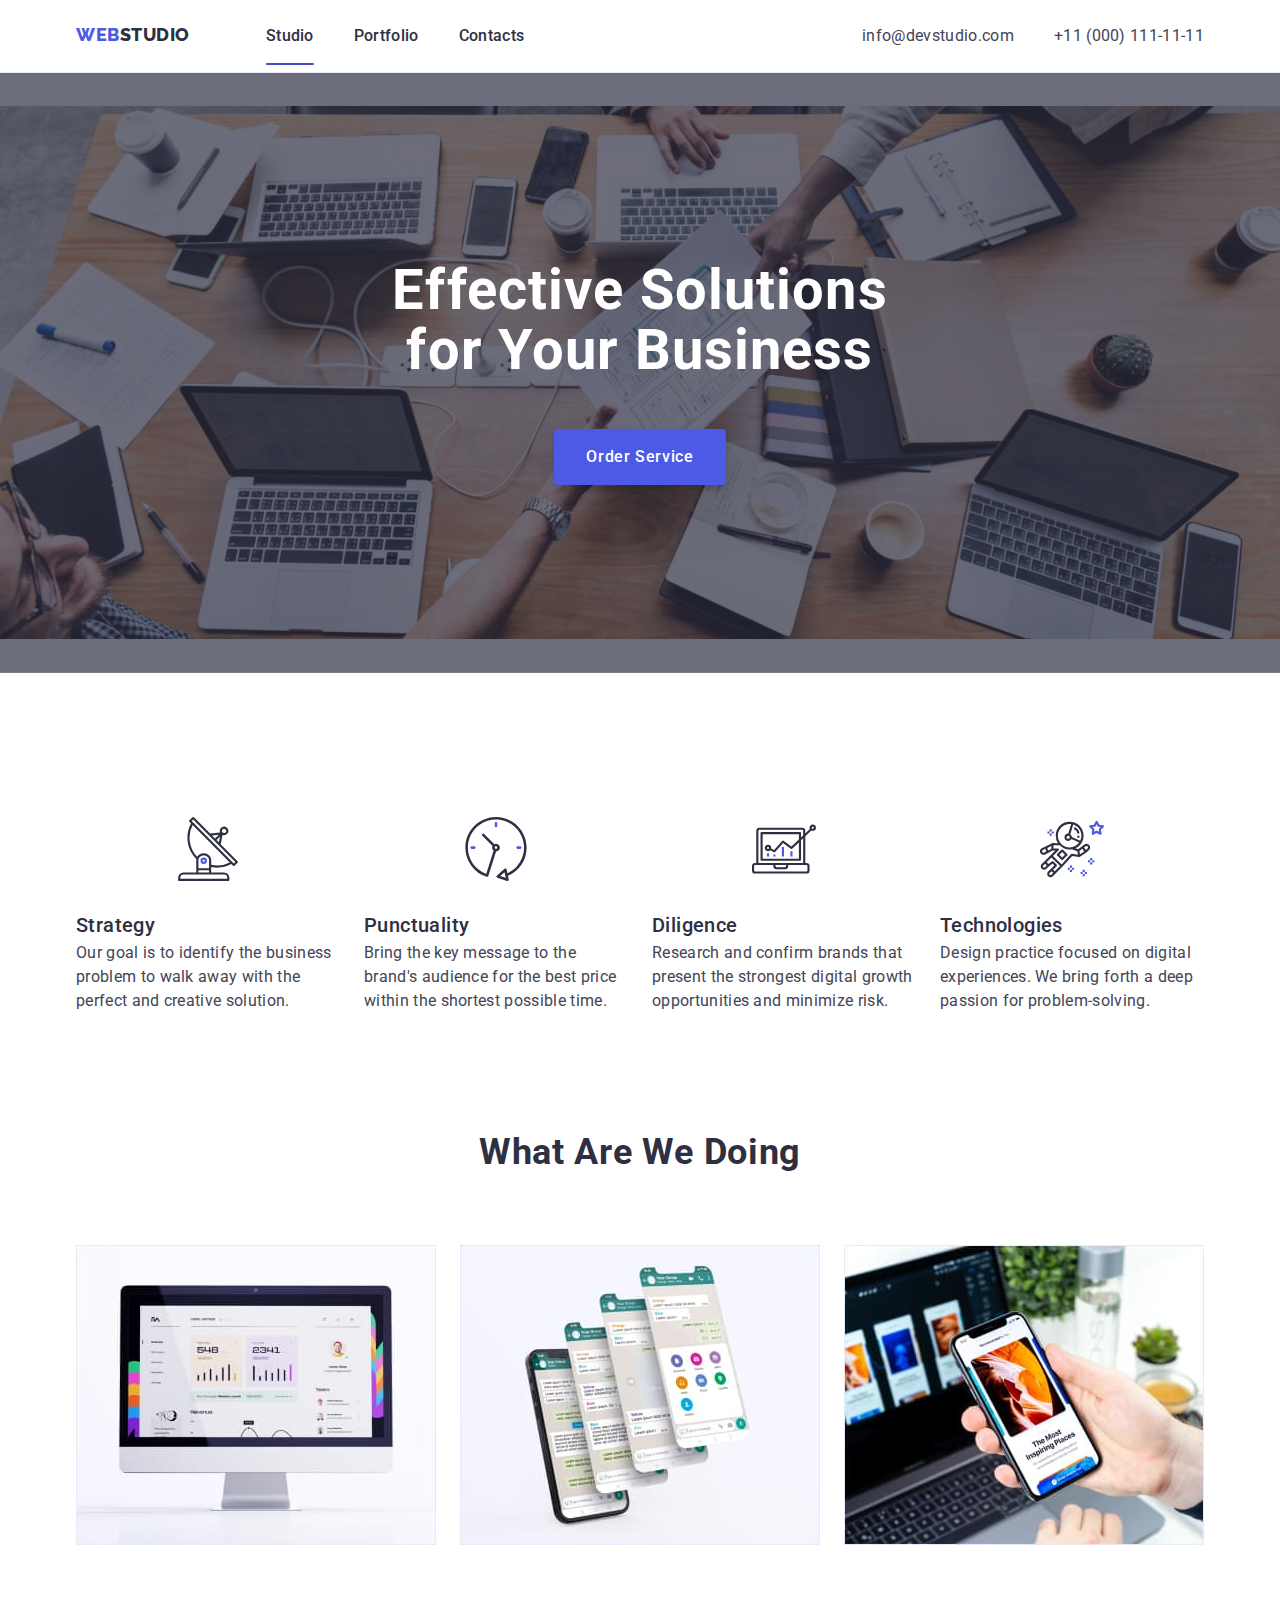
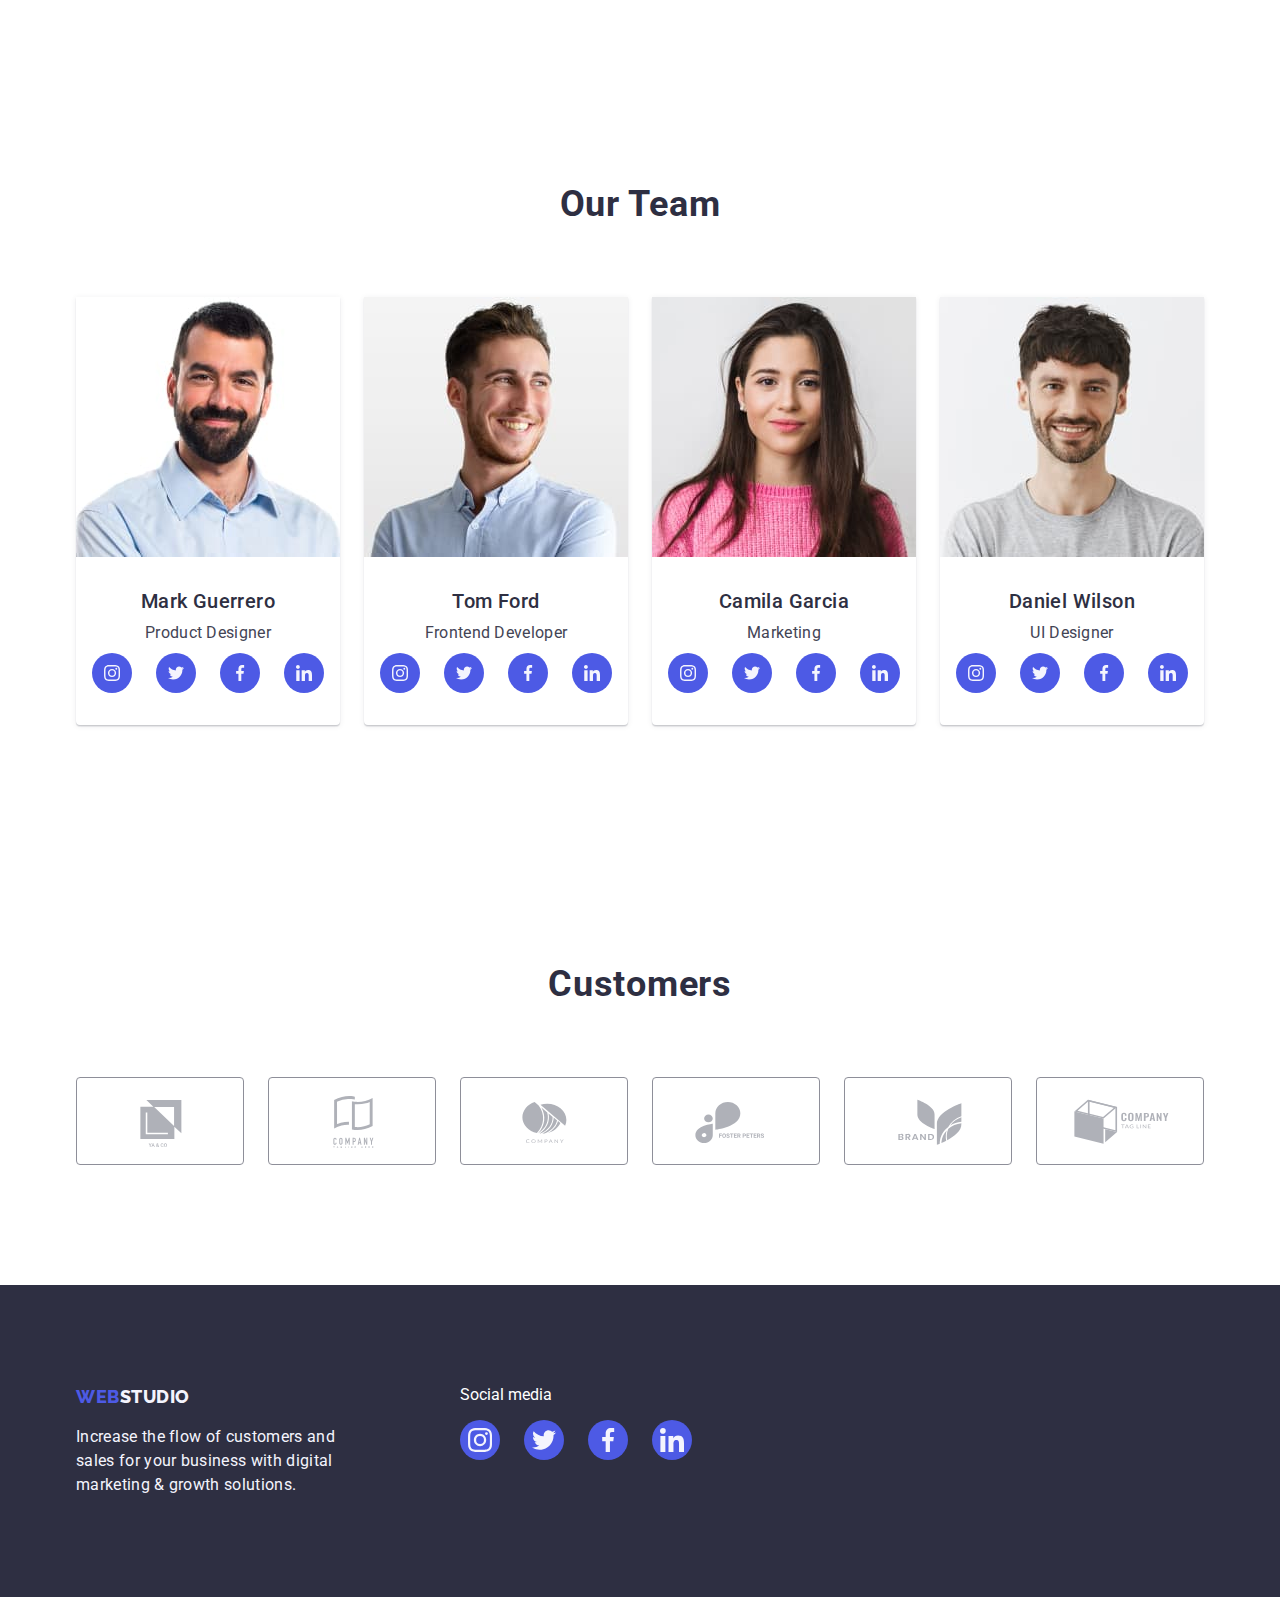
==== index.html @ d894f22d "2 tasks finished" ====
<!DOCTYPE html>
<html lang="en">
<head>
    <meta charset="UTF-8">
    <meta http-equiv="X-UA-Compatible" content="IE=edge">
    <meta name="viewport" content="width=device-width, initial-scale=1.0">
    <title>Portfolio</title>
    <link rel="preconnect" href="https://fonts.googleapis.com">
    <link rel="preconnect" href="https://fonts.gstatic.com" crossorigin>
    <link href="https://fonts.googleapis.com/css2?family=Raleway:wght@700;800;900&family=Roboto:wght@100;300;400;500;700;900&display=swap" rel="stylesheet">
    <link rel="stylesheet" href="https://cdnjs.cloudflare.com/ajax/libs/modern-normalize/1.1.0/modern-normalize.min.css">
    <link rel="stylesheet" href="./css/styles.css"> 
</head>
<body>
  <header class="header">
    <div class="container header-container">
      <nav class="nav-list list">
        <a href="./index.html" class="header-logo link">Web<span class="header-logo-studio link">Studio</span></a> 
        <ul class="header-list list">
          <li class="header-list-item link"><a class="header-link current link " href="./index.html">Studio</a></li>
          <li class="header-list-item link"><a class="header-link link" href="./portfolio.html">Portfolio</a></li>
          <li class="header-list-item link"><a class=" header-link link" href="">Contacts</a></li>
        </ul>
      </nav>
      <address class="address-main list">
        <ul class="address-list list">
          <li class="address-item"><a class="adress-item-link link" href="mailto:info@devstudio.com" >info@devstudio.com</a></li>
          <li class="address-item"><a class="adress-item-link link" href="tel:+110001111111">+11 (000) 111-11-11</a></li>
        </ul>
      </address>
    </div>
  </header>
      <main>


         <section class="solutions">
          <div class="container container-solutions">
            <h1 class="solutions-title">Effective Solutions<br> for Your Business</h1>
            <button class="solutions-button" type="button">Order Service</button>
          </div>
        </section> 

        <section class="solutions-row">
          <div class="container container-solutions-row">
            <h2 class="visually-hidden">About us</h2>
            <ul class="solutions-row-list list">
              <li class="solutions-row-item">
                <div class="solutions-row-icon-item">
                    <svg width= "64" height="64" class="solutions-row-icon">
                    <use href="./images/symbol-defs.svg#icon-antenna"></use>
                    </svg>
                </div>
                <h3 class="solutions-row-name">Strategy</h3>
                <p class="solutions-row-descr">Our goal is to identify the business problem to walk away with the perfect and creative solution.</p>
              </li>
    
              <li class="solutions-row-item">
                <div class="solutions-row-icon-item">
                    <svg width= "64" height="64" class="solutions-row-icon">
                    <use href="./images/symbol-defs.svg#icon-clock"></use>
                    </svg>
                  </a>
                </div>
                <h3 class="solutions-row-name">Punctuality</h3>
                <p class="solutions-row-descr">Bring the key message to the brand's audience for the best price within the shortest possible time.</p>
              </li>
          
             <li class="solutions-row-item">
              <div class="solutions-row-icon-item">
                  <svg width= "64" height="64" class="solutions-row-icon">
                  <use href="./images/symbol-defs.svg#icon-diagram"></use>
                  </svg>
                </a>
              </div>
                <h3 class="solutions-row-name">Diligence</h3>
                <p class="solutions-row-descr">Research and confirm brands that present the strongest digital growth opportunities and minimize risk.</p>
              </li>
    
              <li class="solutions-row-item">
                <div class="solutions-row-icon-item">
                    <svg width= "64" height="64" class="solutions-row-icon">
                    <use href="./images/symbol-defs.svg#icon-astronaut"></use>
                    </svg>
                  </a>
                </div>
                <h3 class="solutions-row-name">Technologies</h3>
                <p class="solutions-row-descr">Design practice focused on digital experiences. We bring forth a deep passion for problem-solving.</p>
              </li>
            </ul>
         </div>
        </section>

        <section class="doing">
         <div class="container container-doing">
          <h2 class="doing-title">What are we doing</h2>
          <ul class="doing-list list">
            <li class="doing-list-item"><img src="./images/device1.jpg" alt="monitor with analytics" width = "360"></li>
         
            <li class="doing-list-item"><img src="./images/device2.jpg" alt="phone with chats" width = "360"></li>
        
            <li class="doing-list-item"><img src="./images/device3.jpg" alt="phone with a site" width = "360"></li>
        </ul>
         </div>
        </section>

        <section class="team">
          <div class="container container-team">
          <h2 class="team-title">Our Team</h2>
          <ul class="team-list list">
            
            <li class="team-item">
              <img src="./images/img1.jpg" alt="Product Designer Guerrero" width = "264"> 
              <h3 class="team-name">Mark Guerrero</h3>
              <p class="team-descr">Product Designer</p>
              <ul class="team-soc-list list">

                <li class="team-soc-item">
                  <a href="" class="team-soc-link link">
                    <svg width="16" height="16" class="team-soc-icon">   
                      <use href="./images/symbol-defs.svg#icon-instagram-1"></use>  
                    </svg>
                  </a>
                </li>

                <li class="team-soc-item">
                  <a href="" class="team-soc-link link">
                    <svg width="16" height="16" class="team-soc-icon">
                    <use href="./images/symbol-defs.svg#icon-twitter-1"></use>
                    </svg>
                  </a>
                </li>

                <li class="team-soc-item">
                  <a href="" class="team-soc-link link">
                    <svg width="16" height="16" class="team-soc-icon">
                    <use href="./images/symbol-defs.svg#icon-facebook-1"></use>
                    </svg>
                  </a>
                </li>

                <li class="team-soc-item">
                  <a href="" class="team-soc-link link">
                    <svg width="16" height="16" class="team-soc-icon">
                    <use href="./images/symbol-defs.svg#icon-linkedin-1"></use>
                    </svg>
                  </a>
                </li>

              </ul>
            </li>
            
            <li class="team-item">
              <img src="./images/img2.jpg" alt="Frontend Developer Ford" width = "264">   
              <h3 class="team-name">Tom Ford</h3>
              <p class="team-descr">Frontend Developer</p>
              <ul class="team-soc-list list">

                <li class="team-soc-item">
                  <a href="" class="team-soc-link link">
                    <svg width="16" height="16" class="team-soc-icon">   
                      <use href="./images/symbol-defs.svg#icon-instagram-1"></use>  
                    </svg>
                  </a>
                </li>

                <li class="team-soc-item">
                  <a href="" class="team-soc-link link">
                    <svg width="16" height="16" class="team-soc-icon">
                    <use href="./images/symbol-defs.svg#icon-twitter-1"></use>
                    </svg>
                  </a>
                </li>

                <li class="team-soc-item">
                  <a href="" class="team-soc-link link">
                    <svg width="16" height="16" class="team-soc-icon">
                    <use href="./images/symbol-defs.svg#icon-facebook-1"></use>
                    </svg>
                  </a>
                </li>

                <li class="team-soc-item">
                  <a href="" class="team-soc-link link">
                    <svg width="16" height="16" class="team-soc-icon">
                    <use href="./images/symbol-defs.svg#icon-linkedin-1"></use>
                    </svg>
                  </a>
                </li>

              </ul>
          
            <li class="team-item">
              <img src="./images/img3.jpg" alt="Marketing Garcia" width = "264">
              <h3 class="team-name">Camila Garcia</h3>
              <p class="team-descr">Marketing</p>
              <ul class="team-soc-list list">

                <li class="team-soc-item">
                  <a href="" class="team-soc-link link">
                    <svg width="16" height="16" class="team-soc-icon">   
                      <use href="./images/symbol-defs.svg#icon-instagram-1"></use>  
                    </svg>
                  </a>
                </li>

                <li class="team-soc-item">
                  <a href="" class="team-soc-link link">
                    <svg width="16" height="16" class="team-soc-icon">
                    <use href="./images/symbol-defs.svg#icon-twitter-1"></use>
                    </svg>
                  </a>
                </li>

                <li class="team-soc-item">
                  <a href="" class="team-soc-link link">
                    <svg width="16" height="16" class="team-soc-icon">
                    <use href="./images/symbol-defs.svg#icon-facebook-1"></use>
                    </svg>
                  </a>
                </li>

                <li class="team-soc-item">
                  <a href="" class="team-soc-link link">
                    <svg width="16" height="16" class="team-soc-icon">
                    <use href="./images/symbol-defs.svg#icon-linkedin-1"></use>
                    </svg>
                  </a>
                </li>

              </ul>
            </li>
          
            <li class="team-item">
              <img src="./images/img4.jpg" alt="UI Designer Wilson" width = "264">
              <h3 class="team-name">Daniel Wilson</h3>
              <p class="team-descr">UI Designer</p>
              <ul class="team-soc-list list">

                <li class="team-soc-item">
                  <a href="" class="team-soc-link link">
                    <svg width="16" height="16" class="team-soc-icon">   
                      <use href="./images/symbol-defs.svg#icon-instagram-1"></use>  
                    </svg>
                  </a>
                </li>

                <li class="team-soc-item">
                  <a href="" class="team-soc-link link">
                    <svg width="16" height="16" class="team-soc-icon">
                    <use href="./images/symbol-defs.svg#icon-twitter-1"></use>
                    </svg>
                  </a>
                </li>

                <li class="team-soc-item">
                  <a href="" class="team-soc-link link">
                    <svg width="16" height="16" class="team-soc-icon">
                    <use href="./images/symbol-defs.svg#icon-facebook-1"></use>
                    </svg>
                  </a>
                </li>

                <li class="team-soc-item">
                  <a href="" class="team-soc-link link">
                    <svg width="16" height="16" class="team-soc-icon">
                    <use href="./images/symbol-defs.svg#icon-linkedin-1"></use>
                    </svg>
                  </a>
                </li>
              </ul>
            </li>
          </ul>
          </div>

        </section>

        <section class="customers">
          <div class="container-customers container">
          <h2 class="customers-title">Customers</h2>
          <ul class="customers-list list">

            <li class="customers-item">
              <a href="" class="customers-link link">
                <svg width="104" height="56" class="customers-icon">
                <use href="./images/symbol-defs.svg#icon-Logo"></use>
                </svg>
              </a>
            </li>

            <li class="customers-item">
              <a href="" class="customers-link link">
                <svg width="104" height="56" class="customers-icon">
                <use href="./images/symbol-defs.svg#icon-Logo-1"></use>
                </svg>
              </a>
            </li>

            <li class="customers-item">
              <a href="" class="customers-link link">
                <svg width="104" height="56" class="customers-icon">
                <use href="./images/symbol-defs.svg#icon-Logo-2"></use>
                </svg>
              </a>
            </li>

            <li class="customers-item">
              <a href="" class="customers-link link">
                <svg width="104" height="56" class="customers-icon">
                <use href="./images/symbol-defs.svg#icon-Logo-3"></use>
                </svg>
              </a>
            </li>

            <li class="customers-item">
              <a href="" class="customers-link link">
                <svg width= "104" height="56" class="customers-icon">
                <use href="./images/symbol-defs.svg#icon-Logo-4"></use>
                </svg>
              </a>
            </li>

            <li class="customers-item">
              <a href="" class="customers-link link">
                <svg width= "104" height="56" class="customers-icon">
                <use href="./images/symbol-defs.svg#icon-Logo-5"></use>
                </svg>
              </a>
            </li>
            
          </ul>
        </div>
        </section>

      </main>   

      <footer class="footer">
        <div class="container container-footer">
          <div class="footer-content">
            <a href="./index.html" class="footer-logo link">Web<span class="footer-logo-studio link">Studio</span></a>
            <p class="footer-descr">Increase the flow of customers and sales for your business with digital marketing & growth solutions.</p>
          </div>
          <div class="footer-icon">
            <p class="footer-icon-name">Social media</p>
            <ul class="footer-list-icon list">
              <li class="footer-soc-item">
                <a href="" class="footer-soc-link link">
                  <svg width= "24" height="24" class="footer-soc-icon">   
                    <use href="./images/symbol-defs.svg#icon-instagram-1"></use>  
                  </svg>
                </a>
              </li>

              <li class="footer-soc-item">
                <a href="" class="footer-soc-link link">
                  <svg width= "24" height="24" class="footer-soc-icon">
                  <use href="./images/symbol-defs.svg#icon-twitter-1"></use>
                  </svg>
                </a>
              </li>

              <li class="footer-soc-item">
                <a href="" class="footer-soc-link link">
                  <svg width= "24" height="24" class="footer-soc-icon">
                  <use href="./images/symbol-defs.svg#icon-facebook-1"></use>
                  </svg>
                </a>
              </li>

              <li class="footer-soc-item">
                <a href="" class="footer-soc-link link">
                  <svg width= "24" height="24" class="footer-soc-icon">
                  <use href="./images/symbol-defs.svg#icon-linkedin-1"></use>
                  </svg>
                </a>
              </li>

          </ul>
          </div>
        </div>
      </footer> 
</body>
</html>
---- css/styles.css ----
:root{
  --main-background-color:#FFFFFF; 
  --alternative-background-color: #2E2F42; 
  --web-color:#4D5AE5;
  --studio-color:#2E2F42; 
  --footer-descr-color:#F4F4FD;
  --link-focus-color:#404bbf;
  --main-title-color:#2E2F42; 
  --secondary-title-color:#434455 ;
  --alternative-title-color:#FFFFFF;
  --main-button-color:#4D5AE5;
  --secondary-button-color:#F4F4FD;
  --border-color:#E7E9FC;
  --icon-background-color:#4D5AE5;
  --borders-icon-color:#8E8F99;
  --secondary-icon-color:#AFB1B8; 
}


.current {

}

.container {
  width: 1158px;
  margin: 0 auto;
  padding-left: 15px;
  padding-right: 15px;
}

img {
  max-width: 100%;
  display: block;
  height: auto;
}

ul, p, h1, h2, h3, h4, h5, h6 {
  margin: 0;
} 

section {
  justify-content: center;
}

body {
  font-family: "Roboto", sans-serif;
  background: var(--main-background-color);
  color: var(--secondary-title-color); 
  }

  .visually-hidden {
    position: absolute;
    width: 1px;
    height: 1px;
    margin: -1px;
    border: 0;
    padding: 0;
    
    white-space: nowrap;
    clip-path: inset(100%);
    clip: rect(0 0 0 0);
    overflow: hidden;
  }

.link {
  text-decoration: none;
  color:var(--main-title-color);
}
.list{
  display: flex;
  font-style: normal;
  list-style: none;
  margin: 0px;
  padding: 0px;
}
.header{
  border-bottom: 1px solid #E7E9FC;
  }
.header-container {
  display: flex;
  justify-content: space-between;
}
  .nav-list{
    padding: 24px 0px;
  }

.header-list {
  gap: 40px;
  margin-left: 76px;
}

.header-list-item {
 
}

.header-logo-studio {
  color: var(--studio-color);
  }
  
.header-logo {
  text-decoration: none ;
  font-family: 'Raleway', sans-serif;
  font-weight: 800 ;
  font-size: 18px;
  line-height: 1.17;
  letter-spacing: 0.03em;
  text-transform: uppercase;
  color: var(--web-color);
}

.header-link {
  font-weight: 500;
  font-size: 16px;
  line-height: 1.5;
  letter-spacing: 0.02em;
  position: relative;
}

.header-link:is(:hover, :focus) {
  color: var(--link-focus-color);
  transition: color 250ms;
  transition-timing-function: cubic-bezier(0.4, 0, 0.2, 1);
}

.header-link:is(:hover, :active) {
  color: var(--link-focus-color) ;
  transition: color 250ms;
  transition-timing-function: cubic-bezier(0.4, 0, 0.2, 1);
}

.header-link::after {
  content: '';
  width: 0;
  height: 2px;
  border-color: var(--link-focus-color);
  border-radius: 2px;
  position: absolute;
  bottom: -20px;
  left: 0;
  background: var(--link-focus-color);
  transition: width 0.5s, left 0.5s;
}
.header-link:hover:after {
  transition: color 250ms;
  transition-timing-function: cubic-bezier(0.4, 0, 0.2, 1);
	width: 100%;
}

.current::after{
  content: '';
  position: absolute;
  left: 0;
  bottom: -20px;
  width: 100%;
  height: 2px;
  background-color: var(--link-focus-color)
}

.address-main {

}

.address-list {
  gap: 40px;
  padding: 24px 0px;
}

.adress-item-link{
  font-style: normal;
  font-size: 16px;
  line-height: 1.5;
  letter-spacing: 0.02em;
  color:var(--secondary-title-color);
}

.adress-item-link:is(:hover, :focus) {
  color: var(--link-focus-color);
  transition: color 250ms;
  transition-timing-function: cubic-bezier(0.4, 0, 0.2, 1);
}

.adress-item-link:is(:hover, :active) {
  color: var(--link-focus-color);
  transition: color 250ms;
  transition-timing-function: cubic-bezier(0.4, 0, 0.2, 1);
}

.solutions {
  padding-top: 188px;
  padding-bottom:188px;
  background-image:linear-gradient(rgba(46, 47, 66, 0.7), rgba(46, 47, 66, 0.7)), url("../images/people.jpg");
  background-repeat: no-repeat;
  background-position: center;
  background-size: contain;
  text-align: center;
}

.solutions-title {
  font-size: 56px;
  line-height: 1.07;
  letter-spacing: 0.02em;
  color: var(--alternative-title-color);
  margin-bottom: 48px;
}

.solutions-button {
  font-family: 'Roboto', sans-serif;
  font-weight: 500;
  font-size: 16px;
  line-height: 1.5;
  letter-spacing: 0.04em;
  color:var(--alternative-title-color);
  background: var(--main-button-color);
  box-shadow: 0px 4px 4px rgba(0, 0, 0, 0.15);
  border: 1px;
  border-radius: 4px;
  cursor: pointer;
  padding: 16px 32px;
}


.solutions-button:is(:hover, :focus) {
  color: var(--main-button-color);
  background: var(--secondary-button-color);
  transition: color 250ms;
  transition-timing-function: cubic-bezier(0.4, 0, 0.2, 1);
}
/*-----------------------------SOLUTIONS ROW------------------------------*/
.solutions-row{
  padding-top: 120px;
  padding-bottom: 120px;
}

.solutions-row-list{
  justify-content: center;
}

.solutions-row-item:not(:first-child) {
  margin-left: 24px;
}

.solutions-row-icon-item {
  background-color:var(--secondary-background-color); 
  width: 264px;
  height: 112px;
  justify-content: center;
  border-radius: 4px;
  align-items: center;
  display: flex;
}

.solutions-row-icon {
  width: 64px;
  height: 64px;
  fill: black;
}

.solutions-row-name {
  font-size: 20px;
  font-weight: 500;
  color: var(--main-title-color);
  line-height: 1.2;
  letter-spacing: 0.02em;
  margin-bottom: 4px;
  margin-top: 8px;
}

.solutions-row-descr { 
  margin-top: 4px;
  width: 264px;
  font-size: 16px;
  line-height: 1.5;
  letter-spacing: 0.02em;
  color: var(--secondary-title-color);
}
/*-----------------------------DOING---------------------------------*/
.doing {
  padding-bottom: 120px;
 
}

.doing-list {
  
}

.doing-list-item:not(:first-child) {
  margin-left: 24px;
}

.doing-title {
  text-align: center;
  color:var(--main-title-color);
  font-size: 36px;
  line-height: 1.11;
  letter-spacing: 0.02em;
  text-transform: capitalize;
  padding-bottom: 72px;
}
/*-----------------------------TEAM---------------------------------*/
.team {
  background:var(--secondary-background-color);
  padding-top: 120px;
  padding-bottom: 120px;
}

.team-title {
  text-align: center;
  color: var(--main-title-color);
  font-size: 36px;
  line-height: 1.11;
  letter-spacing: 0.02em;
  text-transform: capitalize;
  margin-bottom: 72px;
}

.team-list{
  gap:24px;
}

.team-item {
  box-shadow: 0px 1px 6px rgba(46, 47, 66, 0.08), 0px 1px 1px rgba(46, 47, 66, 0.16), 0px 2px 1px rgba(46, 47, 66, 0.08);
  border-radius: 0px 0px 4px 4px;
  background-color: var(--main-background-color);
  padding-bottom: 32px;
}

.team-soc-list {
  gap: 24px;
  display: flex;
  justify-content: center;
}
.team-soc-item {
  width: 40px;
  height: 40px;
}

.team-soc-link {
width: 100%;
height: 100%;
display: flex;
justify-content: center;
align-items: center;
padding: 12px;
border-radius: 50%;
fill: var(--secondary-button-color);
background-color: var(--icon-background-color); 
}

.team-soc-link:is(:hover, :focus) {
  background-color: var(--secondary-button-color);
  fill: var(--icon-background-color);
  transition: color 250ms;
  transition-timing-function: cubic-bezier(0.4, 0, 0.2, 1);
}

.team-soc-icon {
  width:16px;
  height:16px;
}

.team-name {
  text-align: center;
  color: var(--main-title-color);
  font-size: 20px;
  font-weight: 500;
  line-height: 1.2;
  letter-spacing: 0.02em;
  margin-top: 32px;
  margin-bottom: 8px;
}

.team-descr {
  text-align: center;
  font-size: 16px;
  line-height: 1.5;
  letter-spacing: 0.02em;
  margin-bottom: 8px;
}
/* ---------------------------------------CUSTOMERS--------------------------------- */
.customers {
  padding-top: 120px;
  padding-bottom: 120px;
}
.container-customers {

}

.customers-title {
  text-align: center;
  color: var(--main-title-color);
  font-size: 36px;
  line-height: 1.11;
  letter-spacing: 0.02em;
  text-transform: capitalize;
  margin-bottom: 72px;
}

.customers-list {
  gap: 24px;
}

.customers-item {
  width: 168px;
  height: 88px;
}

.customers-link {
  justify-content: center;
  align-items: center;
  width: 100%;
  height: 100%;
  display: flex;
  border: 1px solid var(--borders-icon-color);
  border-radius: 4px;
  fill: var(--secondary-icon-color);
  color: var(--secondary-icon-color);
}

.customers-link:is(:hover, :focus) {
  fill: var(--link-focus-color);
  border-color: var(--link-focus-color);
  transition: color 250ms;
  transition-timing-function: cubic-bezier(0.4, 0, 0.2, 1);
}
/* ---------------------------------FOOTER----------------------- */

.footer {
  background:var(--alternative-background-color);
  padding-top: 101px;
  padding-bottom: 100px;
  grid-row-gap: 16px;
}

.container-footer{
  display: flex;
}

.footer-logo-studio{
  color: var(--secondary-button-color);
}

.footer-logo {
  text-decoration: none;
  font-family: 'Raleway', sans-serif;
  font-weight: 800;
  font-size: 18px;
  line-height: 1.17;
  letter-spacing: 0.03em;
  text-transform: uppercase;
  color: var(--web-color);
}

.footer-descr {
  margin-top: 18px;
  width: 264px;
  font-size: 16px;
  line-height: 1.5;
  letter-spacing: 0.02em;
  color: var(--footer-descr-color);
}

.footer-icon {
  gap: 16px;
  margin-left: 120px;
}

.footer-icon-name {
  color: var(--alternative-title-color);
  margin-bottom: 16px;
}

.footer-list-icon {
  gap: 24px;
  display: flex;
  justify-content: center;
}

.footer-soc-item {
  width: 40px;
  height: 40px;
  
}
.footer-soc-icon {
  width: 24px;
  height: 24px;
}
.footer-soc-link {
  justify-content: center;
  align-items: center;
  width: 100%;
  height: 100%;
  display: flex;
  border-radius: 50%;
  fill: var(--secondary-button-color);
  background-color: var(--icon-background-color); 
}

.footer-soc-link:is(:hover, :focus) {
  background: var(--secondary-button-color);
  fill: var(--icon-background-color);
  transition: color 250ms;
  transition-timing-function: cubic-bezier(0.4, 0, 0.2, 1);
}

/* -------------------------PORTFOLIO---------------------------- */

.prtf{
  padding-top: 96px;
  padding-bottom: 120px;
}

.button-list {
  justify-content: center;
  margin-bottom: 72px;
  gap: 24px;
}

.button-portfolio {
  background:var(--secondary-background-color);
  color: var(--main-button-color);
  cursor: pointer;
  font-family: 'Roboto', sans-serif;
  font-weight: 500;
  font-size: 16px;
  line-height: 1.5;
  letter-spacing: 0.04em;
  border: 1px solid var(--border-color);
  border-radius: 4px;
  padding: 12px 24px;
}

.button-list-item {
  
}

.button-portfolio:is(:hover, :focus) {
  color:var(--alternative-title-color);
  background-color: var(--main-button-color);
  transition: color 250ms;
  transition-timing-function: cubic-bezier(0.4, 0, 0.2, 1);
}

.prtf-row-list {
  display: flex;
  flex-wrap: wrap;
  row-gap: 48px;
  column-gap: 24px;
  margin-right: auto;
  margin-left: auto;
}

/* .prtf-row-list:nth-child(2n+2) {
  flex-wrap: wrap;
}    */

 /* .prtf-row-list {
  display: grid;
  grid-template-columns: auto auto auto;
   justify-content: center; 
}    */


.prtf-row-item {
  max-width: calc((100% - 48px)/3);
}
 
.prtf-row-item:is(:hover) {
  box-shadow: 0px 1px 6px rgba(46, 47, 66, 0.08), 0px 1px 1px rgba(46, 47, 66, 0.16), 0px 2px 1px rgba(46, 47, 66, 0.08);
}


.navigation-row-list {
  text-decoration: none;
}

.prtf-container {
border-left: 1px solid var(--border-color);
border-right: 1px solid var(--border-color);
border-bottom: 1px solid var(--border-color);
padding-top: 32px;
padding-bottom: 32px;
padding-left: 16px;
}

.prtf-name{
width: auto;
font-weight: 500;
font-size: 20px;
line-height: 1.2;
letter-spacing: 0.02em;
margin-bottom: 8px;
}

.prtf-descr{
  font-size: 16px;
  line-height: 1.5;
  letter-spacing: 0.02em;
  color: var(--secondary-title-color);
}
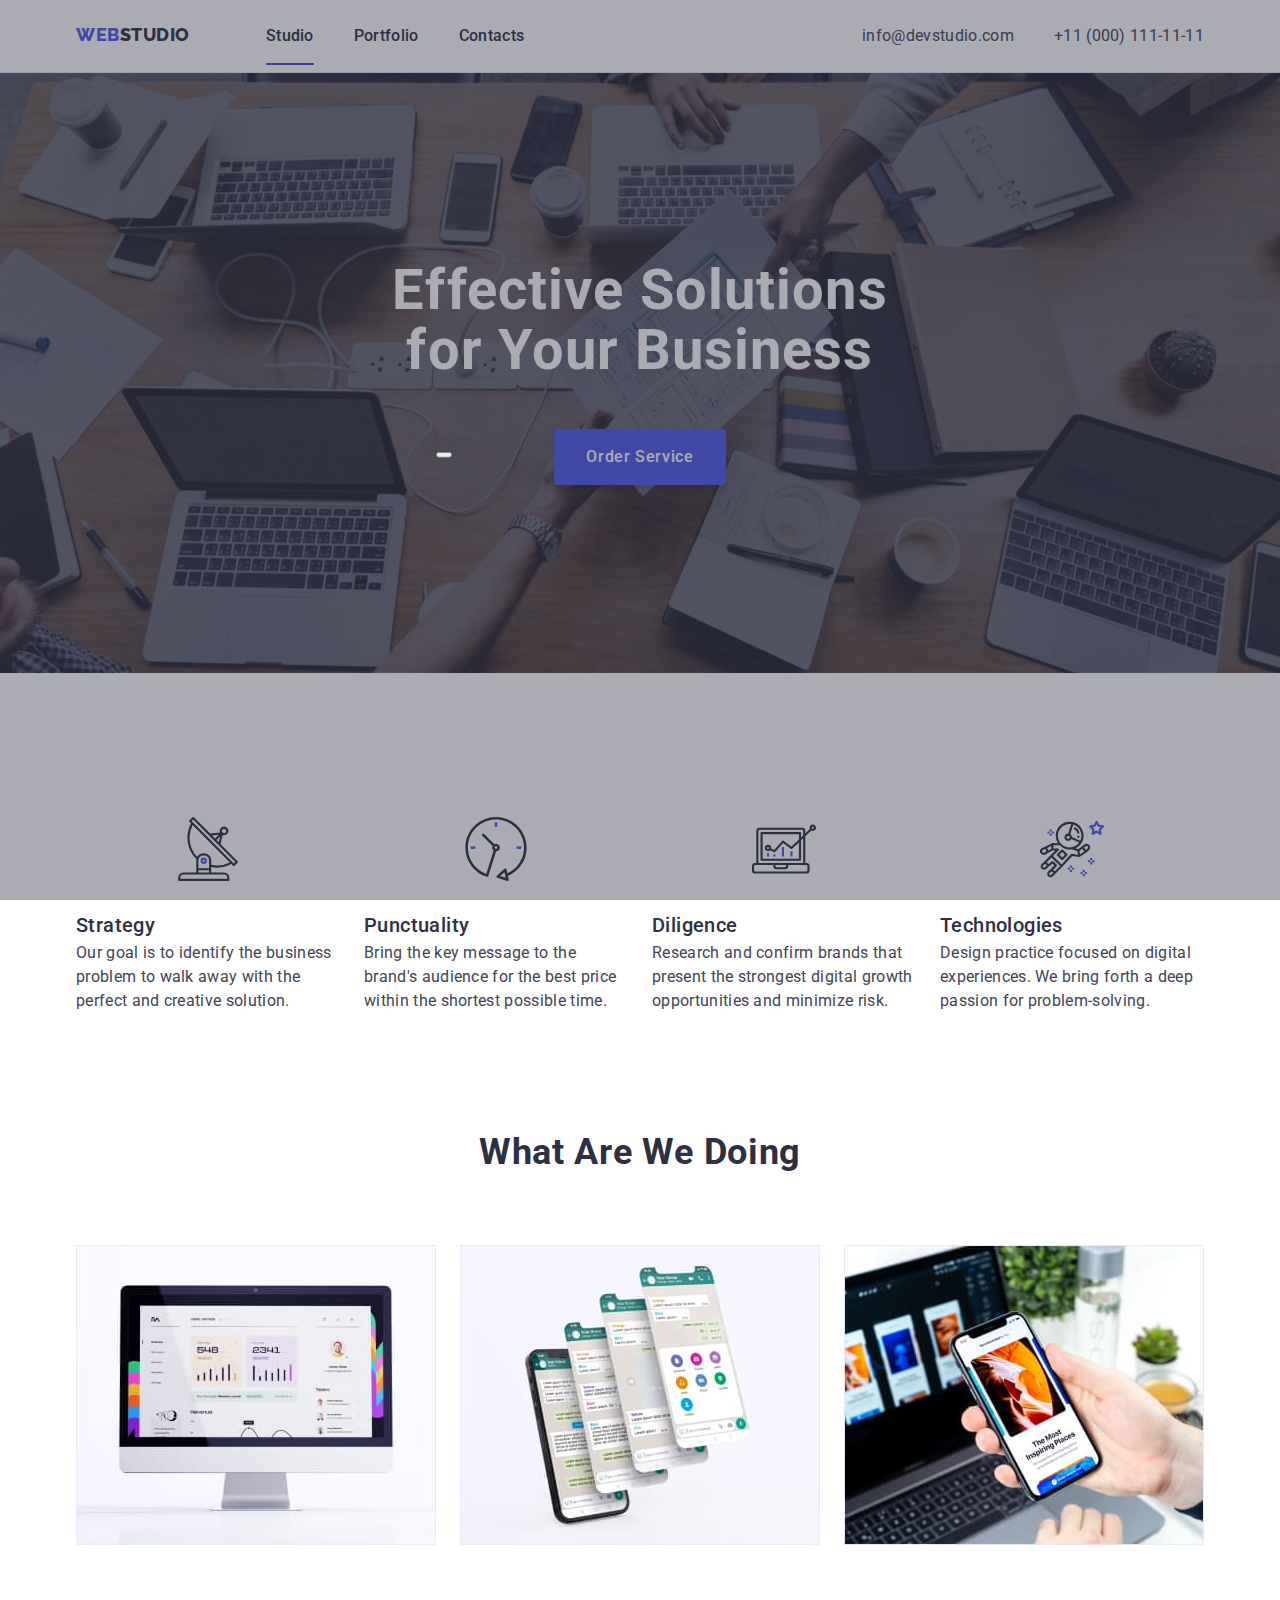
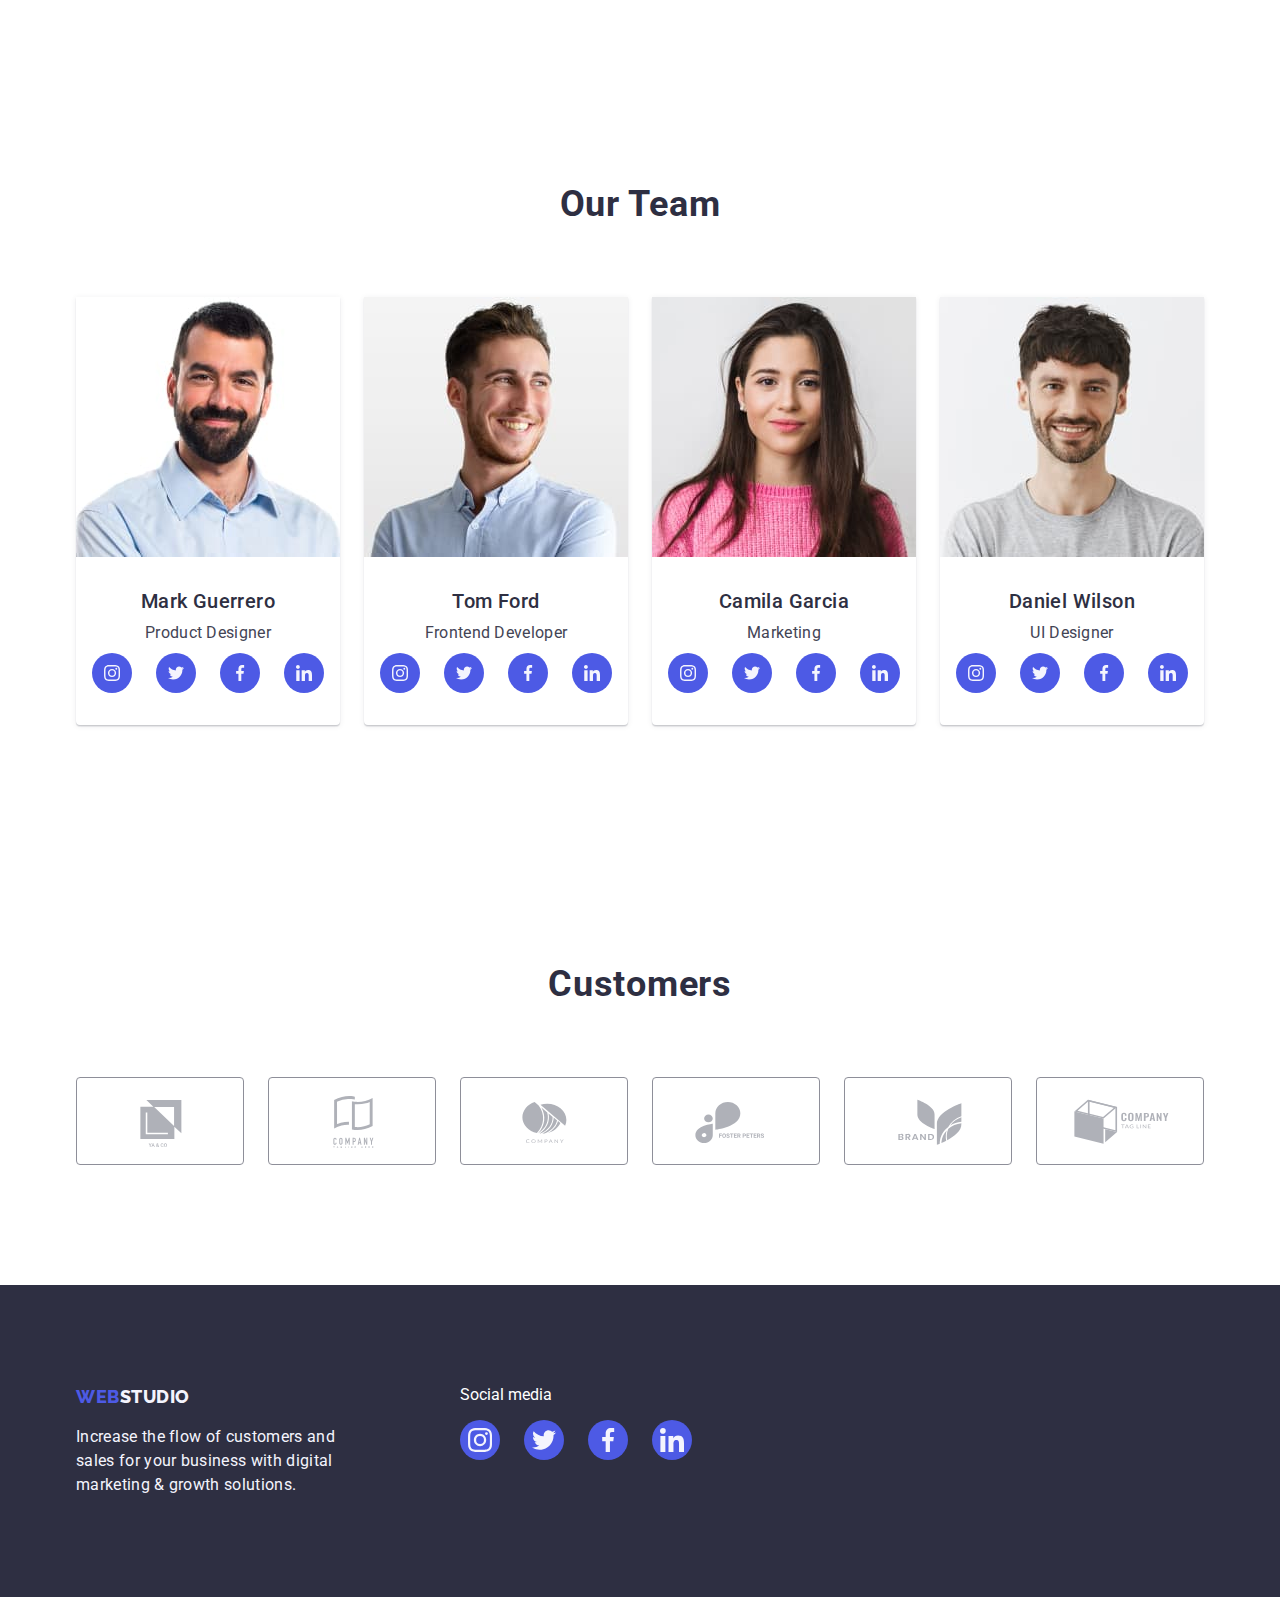
==== commit 619f5200: "check modal" ====
--- a/index.html
+++ b/index.html
@@ -378,6 +378,12 @@
           </div>
         </div>
       </footer> 
+
+      <div class="backdrop">
+        <div class="modal">
+          <button type="button" class="close-button"></button>
+        </div>
+      </div>
 </body>
 </html>
 
--- a/css/styles.css
+++ b/css/styles.css
@@ -17,10 +17,6 @@
 }
 
 
-.current {
-
-}
-
 .container {
   width: 1158px;
   margin: 0 auto;
@@ -191,8 +187,10 @@
   background-image:linear-gradient(rgba(46, 47, 66, 0.7), rgba(46, 47, 66, 0.7)), url("../images/people.jpg");
   background-repeat: no-repeat;
   background-position: center;
-  background-size: contain;
+  background-size: cover;
   text-align: center;
+  max-width: 1440px;
+  margin: 0 auto;
 }
 
 .solutions-title {
@@ -563,11 +561,42 @@
 .prtf-row-item {
   max-width: calc((100% - 48px)/3);
 }
+
+.prtf-row-item:hover .overlay {
+  transform: translate(0, 0);
+  transition-timing-function: cubic-bezier(0.4, 0, 0.2, 1);
+}
  
-.prtf-row-item:is(:hover) {
-  box-shadow: 0px 1px 6px rgba(46, 47, 66, 0.08), 0px 1px 1px rgba(46, 47, 66, 0.16), 0px 2px 1px rgba(46, 47, 66, 0.08);
-}
-
+.prtf-row-link {
+  display: block;
+  }
+
+.prtf-row-link:hover {
+    box-shadow: 0px 1px 6px rgba(46, 47, 66, 0.08);
+  }
+
+.prtf-row-link:focus .overlay {
+    transform: translate(0, 0);
+    transition-timing-function: cubic-bezier(0.4, 0, 0.2, 1);
+}
+
+.prtf-wrapper {
+  position: relative;
+  overflow: hidden;
+}
+
+  .overlay{
+    background-color: var(--icon-background-color);
+    color: var(--alternative-title-color);
+    width:100%;
+    height:100%;
+    position: absolute;
+    left: 0;
+    top: 0;
+    overflow: auto;
+    transform: translate(0, 100%);
+    transition: transform 250ms linear;
+  }
 
 .navigation-row-list {
   text-decoration: none;
@@ -596,4 +625,27 @@
   line-height: 1.5;
   letter-spacing: 0.02em;
   color: var(--secondary-title-color);
-}+}
+
+
+/* -------------------------------MODAL---------------------------- */
+
+.backdrop{
+  position: fixed;
+  top: 0;
+  left: 0;
+  z-index: 100;
+  width: 100%;
+  height: 100%;
+  background: rgba(46, 47, 66, 0.4);
+}
+
+.modal {
+  position: absolute;
+  width: 408px;
+  height: 576px
+  background-color: white;
+  top:50%;
+  left:50%;
+  transform:translate(-50%, -50%);
+}
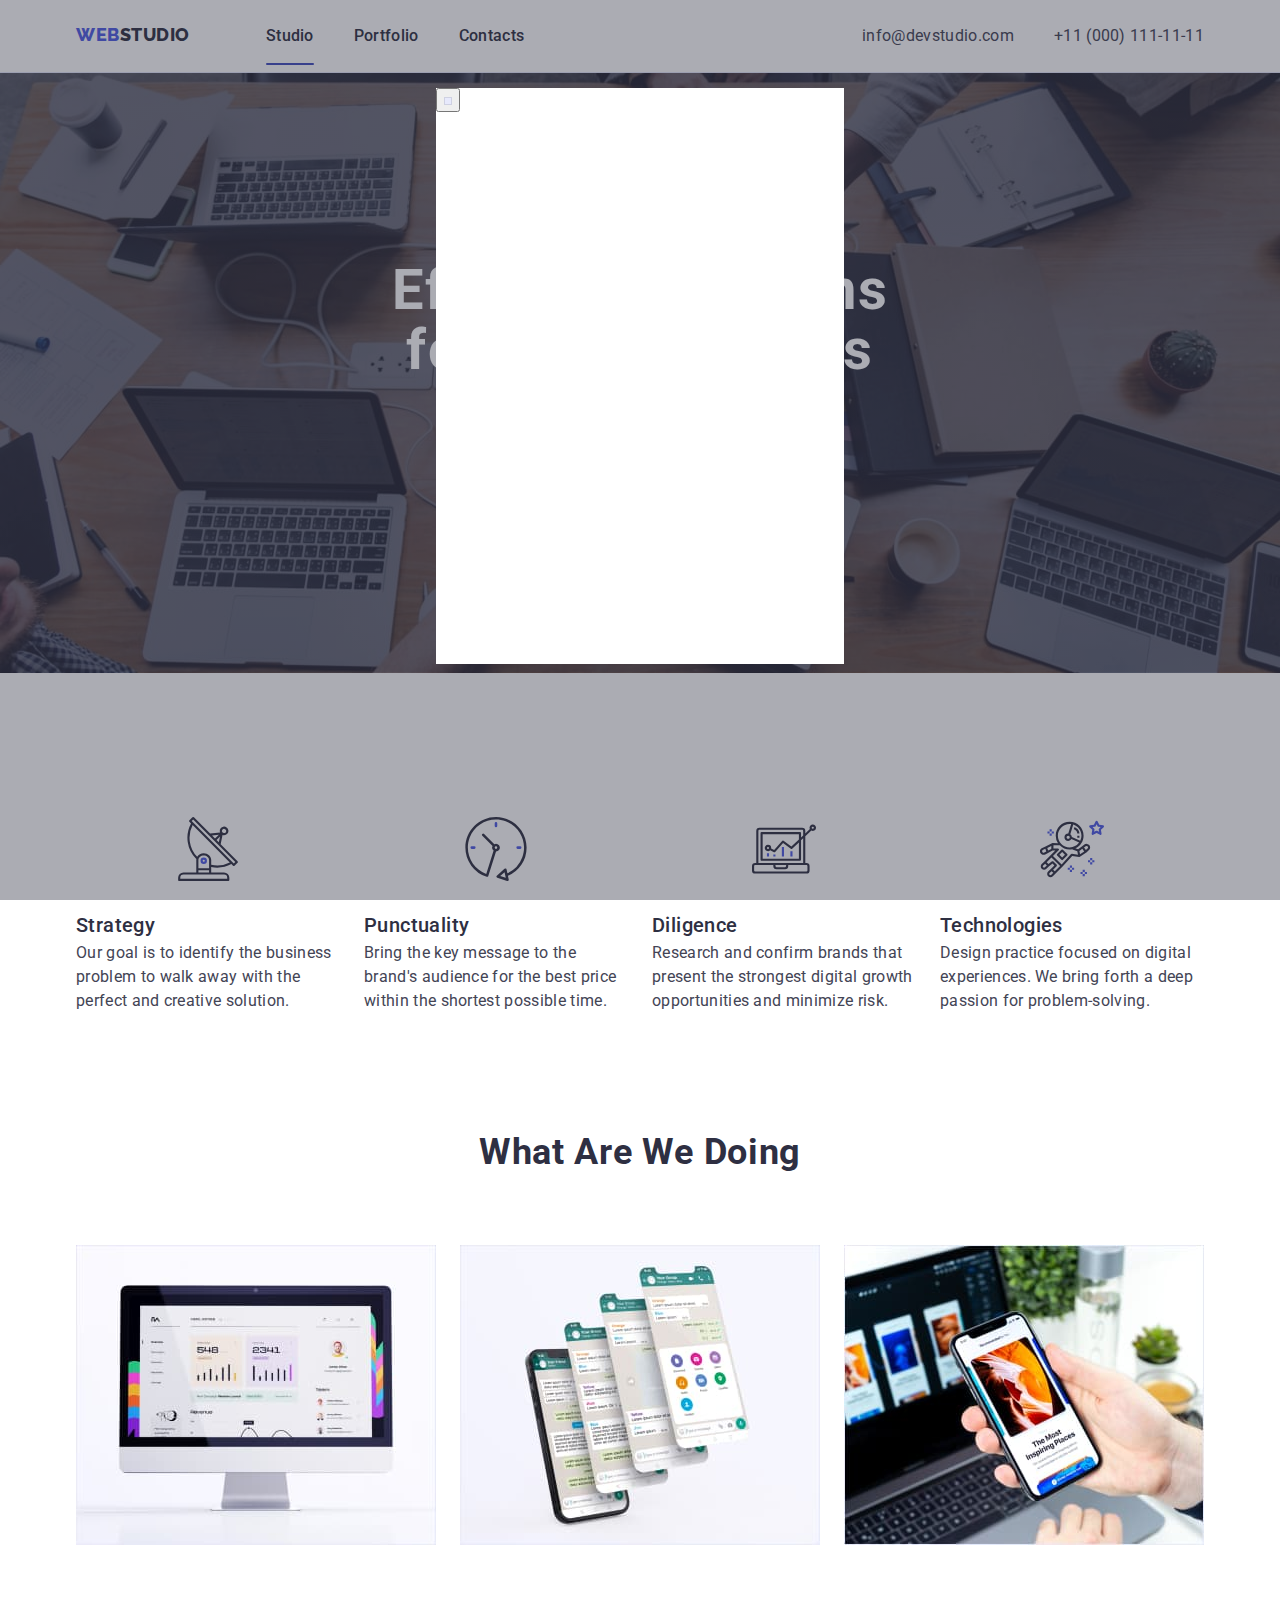
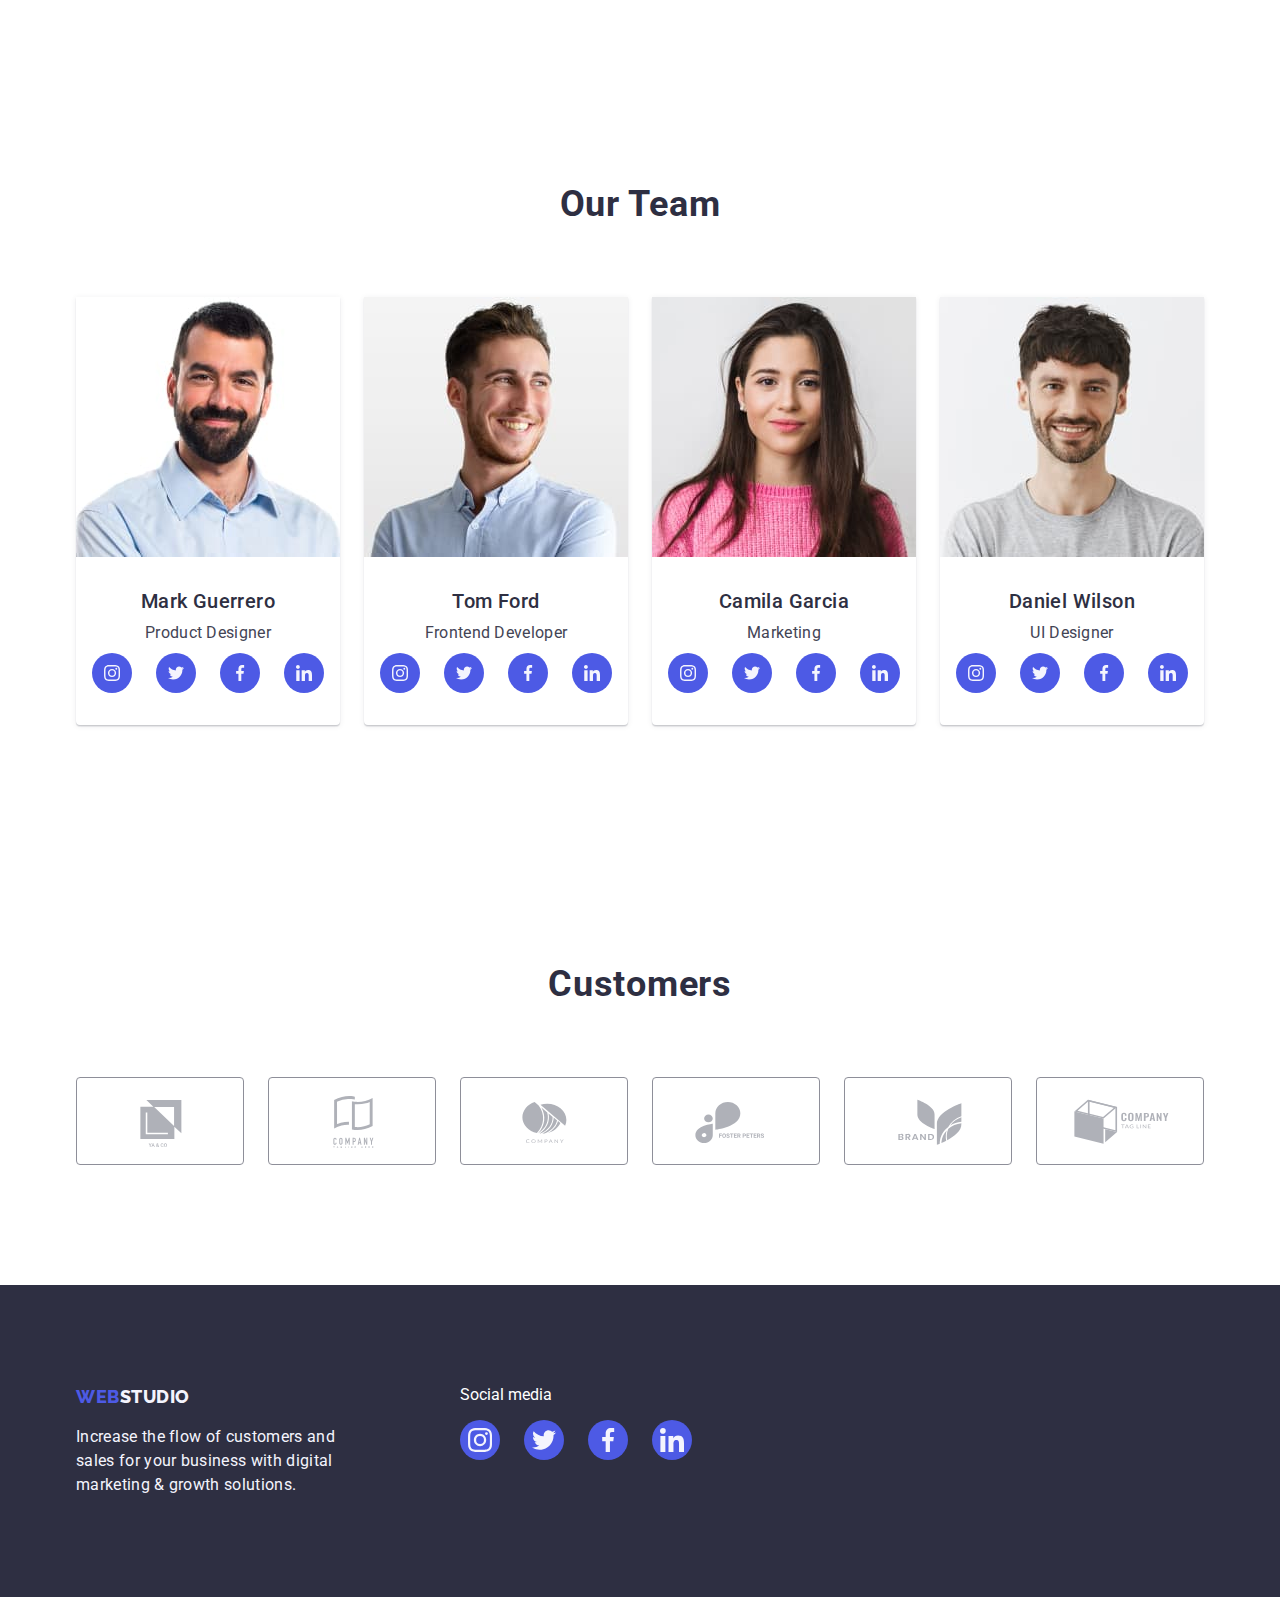
==== commit b7d12df9: "check btn" ====
--- a/index.html
+++ b/index.html
@@ -381,7 +381,11 @@
 
       <div class="backdrop">
         <div class="modal">
-          <button type="button" class="close-button"></button>
+          <button type="button" class="close-button">
+            <svg class="modal-close-button" width="8px" height="8px">
+              <use href="./images/close-black-18dp.svg"></use>
+            </svg>
+          </button>
         </div>
       </div>
 </body>
--- a/css/styles.css
+++ b/css/styles.css
@@ -643,9 +643,15 @@
 .modal {
   position: absolute;
   width: 408px;
-  height: 576px
+  height: 576px;
   background-color: white;
-  top:50%;
+  top:88px;
   left:50%;
-  transform:translate(-50%, -50%);
-}
+  transform:translate(-50%, 0);
+}
+
+.modal-close-button{
+padding: 0;
+background-color: var(--border-color);
+border: 1px solid rgba(0, 0, 0, 0.1);
+}
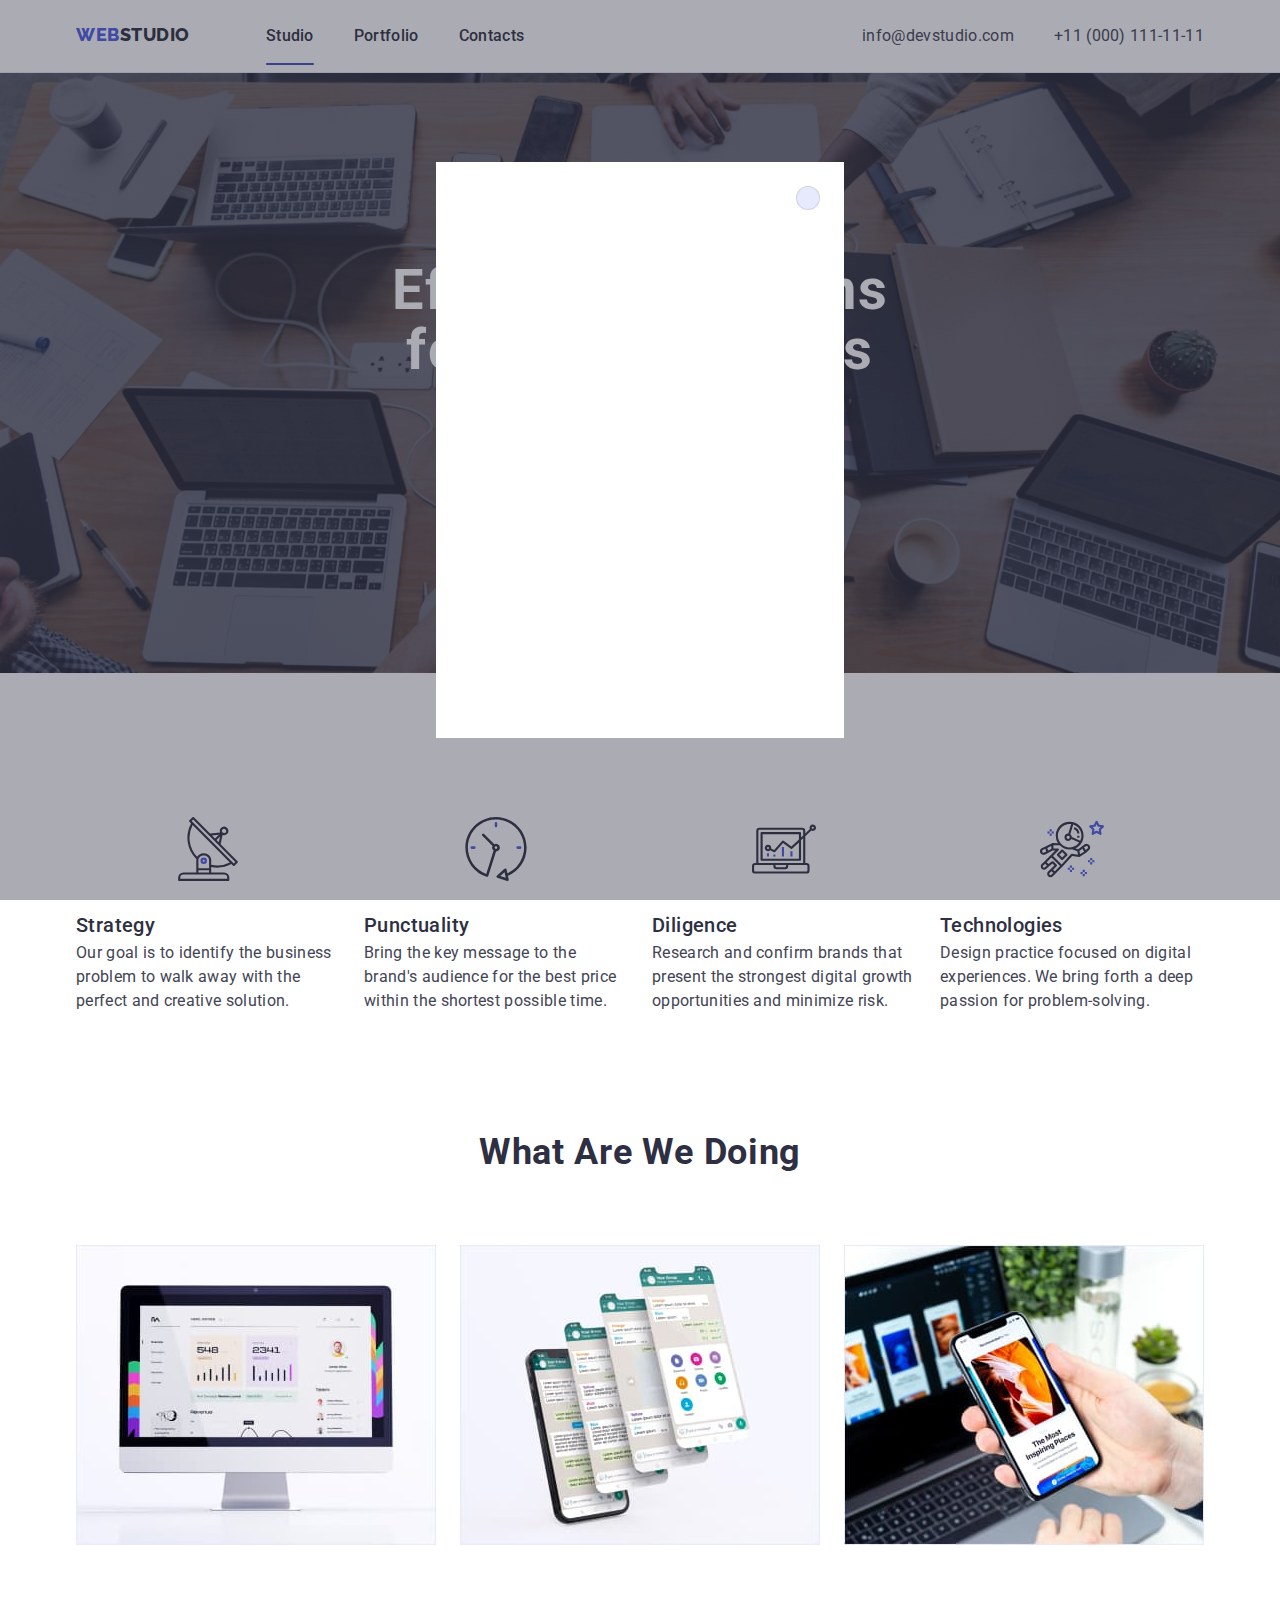
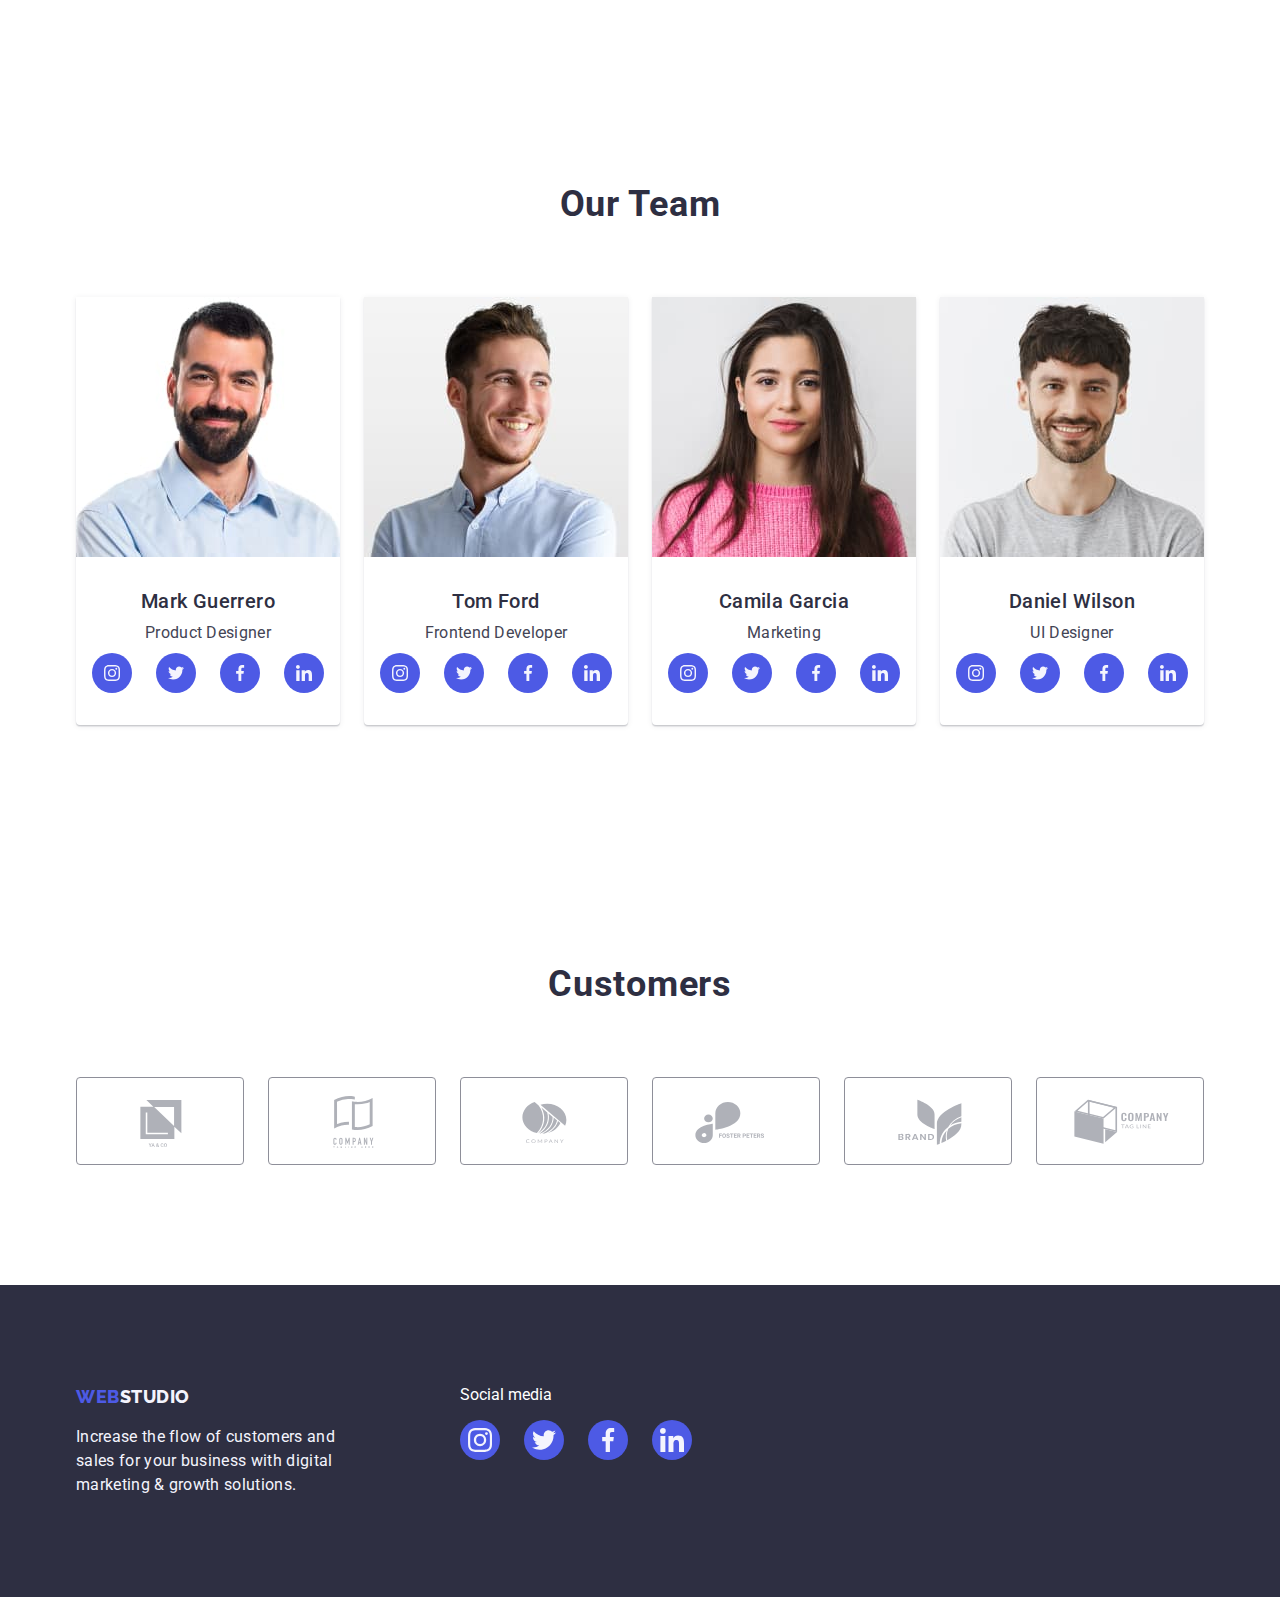
==== commit 5a274817: "modal fin" ====
--- a/index.html
+++ b/index.html
@@ -381,8 +381,8 @@
 
       <div class="backdrop">
         <div class="modal">
-          <button type="button" class="close-button">
-            <svg class="modal-close-button" width="8px" height="8px">
+          <button type="button" class="modal-close-button" >
+            <svg class="modal-close-button-icon" width="8px" height="8px">
               <use href="./images/close-black-18dp.svg"></use>
             </svg>
           </button>
--- a/css/styles.css
+++ b/css/styles.css
@@ -38,6 +38,10 @@
   justify-content: center;
 }
 
+button{
+  cursor: pointer;
+}
+
 body {
   font-family: "Roboto", sans-serif;
   background: var(--main-background-color);
@@ -645,13 +649,22 @@
   width: 408px;
   height: 576px;
   background-color: white;
-  top:88px;
+  top:50%;
   left:50%;
-  transform:translate(-50%, 0);
+  transform:translate(-50%, -50%);
 }
 
 .modal-close-button{
-padding: 0;
-background-color: var(--border-color);
-border: 1px solid rgba(0, 0, 0, 0.1);
-}
+  position: absolute;
+  top: 24px;
+  right: 24px;
+  display: flex;
+  justify-content: center;
+  align-items: center;
+  width: 24px;
+  height: 24px;
+  border-radius: 50%;
+  padding: 0;
+  background-color: var(--border-color);
+  border: 1px solid rgba(0, 0, 0, 0.1);
+}
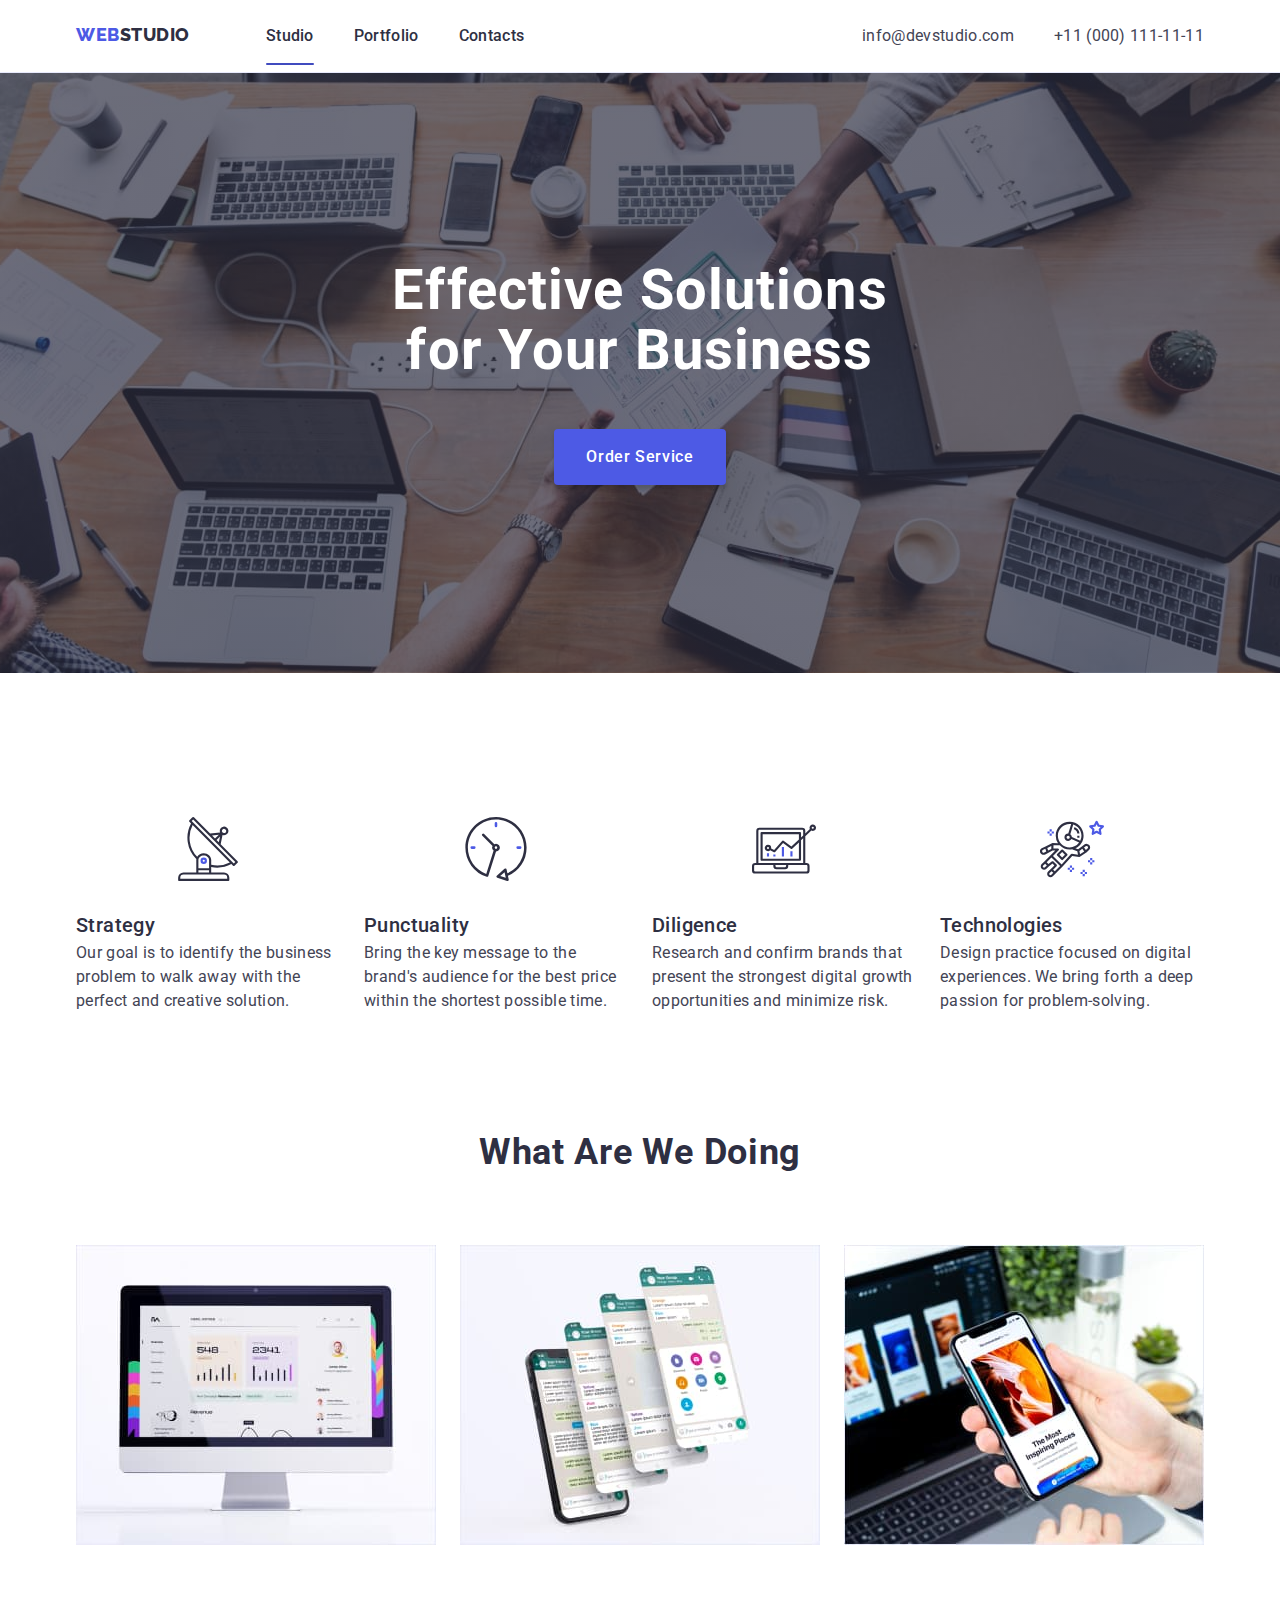
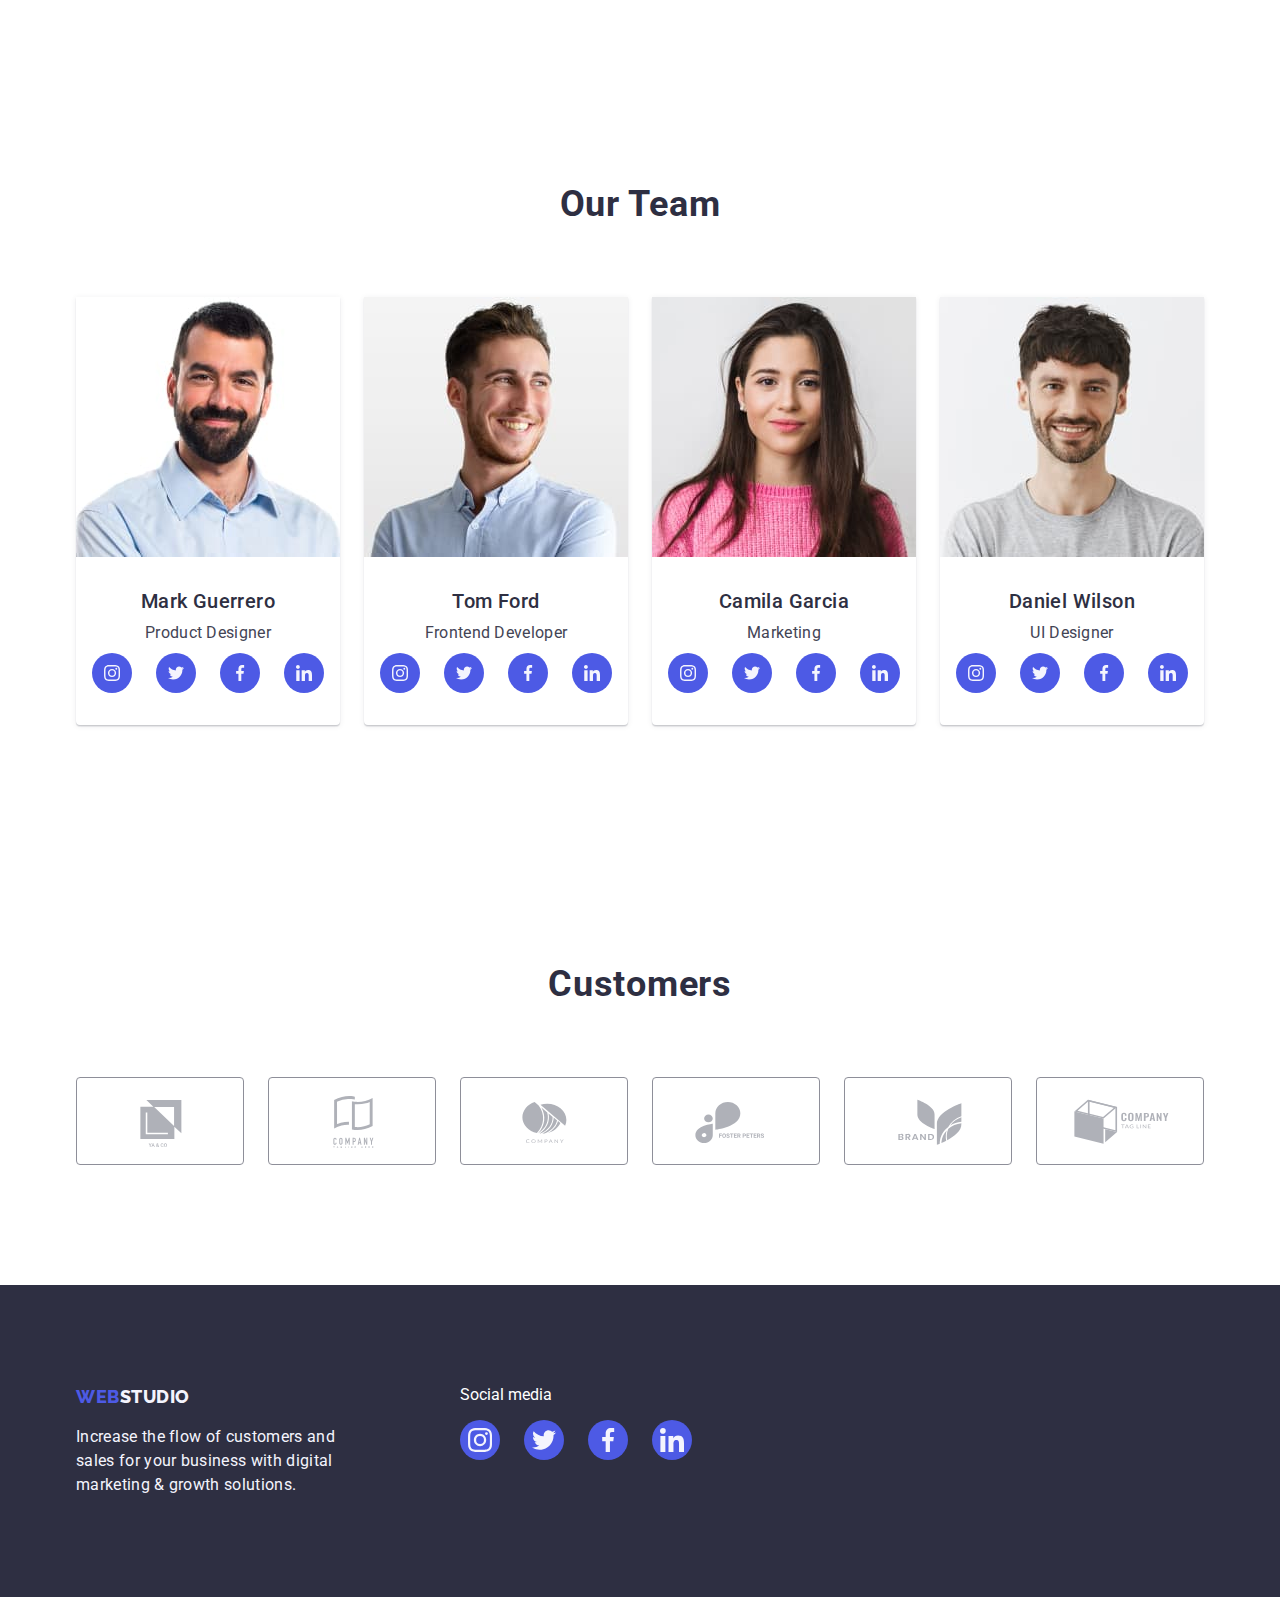
==== commit 6fc55c5f: "script test" ====
--- a/index.html
+++ b/index.html
@@ -36,7 +36,7 @@
          <section class="solutions">
           <div class="container container-solutions">
             <h1 class="solutions-title">Effective Solutions<br> for Your Business</h1>
-            <button class="solutions-button" type="button">Order Service</button>
+            <button class="solutions-button" type="button" data-modal-open >Order Service</button>
           </div>
         </section> 
 
@@ -379,15 +379,17 @@
         </div>
       </footer> 
 
-      <div class="backdrop">
+      <div class="backdrop is-hidden" data-modal >
         <div class="modal">
-          <button type="button" class="modal-close-button" >
+          <button type="button" class="modal-close-button" data-modal-close>
             <svg class="modal-close-button-icon" width="8px" height="8px">
               <use href="./images/close-black-18dp.svg"></use>
             </svg>
           </button>
         </div>
       </div>
+
+  <script src="./js/modal.js"></script>
 </body>
 </html>
 
--- a/css/styles.css
+++ b/css/styles.css
@@ -114,18 +114,16 @@
   line-height: 1.5;
   letter-spacing: 0.02em;
   position: relative;
+  transition: color 250ms;
+  transition-timing-function: cubic-bezier(0.4, 0, 0.2, 1);b
 }
 
 .header-link:is(:hover, :focus) {
   color: var(--link-focus-color);
-  transition: color 250ms;
-  transition-timing-function: cubic-bezier(0.4, 0, 0.2, 1);
 }
 
 .header-link:is(:hover, :active) {
   color: var(--link-focus-color) ;
-  transition: color 250ms;
-  transition-timing-function: cubic-bezier(0.4, 0, 0.2, 1);
 }
 
 .header-link::after {
@@ -141,8 +139,6 @@
   transition: width 0.5s, left 0.5s;
 }
 .header-link:hover:after {
-  transition: color 250ms;
-  transition-timing-function: cubic-bezier(0.4, 0, 0.2, 1);
 	width: 100%;
 }
 
@@ -171,18 +167,16 @@
   line-height: 1.5;
   letter-spacing: 0.02em;
   color:var(--secondary-title-color);
+  transition: color 250ms;
+  transition-timing-function: cubic-bezier(0.4, 0, 0.2, 1);
 }
 
 .adress-item-link:is(:hover, :focus) {
   color: var(--link-focus-color);
-  transition: color 250ms;
-  transition-timing-function: cubic-bezier(0.4, 0, 0.2, 1);
 }
 
 .adress-item-link:is(:hover, :active) {
   color: var(--link-focus-color);
-  transition: color 250ms;
-  transition-timing-function: cubic-bezier(0.4, 0, 0.2, 1);
 }
 
 .solutions {
@@ -218,14 +212,14 @@
   border-radius: 4px;
   cursor: pointer;
   padding: 16px 32px;
+  transition: color 250ms;
+  transition-timing-function: cubic-bezier(0.4, 0, 0.2, 1);
 }
 
 
 .solutions-button:is(:hover, :focus) {
   color: var(--main-button-color);
   background: var(--secondary-button-color);
-  transition: color 250ms;
-  transition-timing-function: cubic-bezier(0.4, 0, 0.2, 1);
 }
 /*-----------------------------SOLUTIONS ROW------------------------------*/
 .solutions-row{
@@ -346,13 +340,13 @@
 border-radius: 50%;
 fill: var(--secondary-button-color);
 background-color: var(--icon-background-color); 
+transition: color 250ms;
+transition-timing-function: cubic-bezier(0.4, 0, 0.2, 1);
 }
 
 .team-soc-link:is(:hover, :focus) {
   background-color: var(--secondary-button-color);
   fill: var(--icon-background-color);
-  transition: color 250ms;
-  transition-timing-function: cubic-bezier(0.4, 0, 0.2, 1);
 }
 
 .team-soc-icon {
@@ -416,13 +410,14 @@
   border-radius: 4px;
   fill: var(--secondary-icon-color);
   color: var(--secondary-icon-color);
+  transition: color 250ms;
+  transition-timing-function: cubic-bezier(0.4, 0, 0.2, 1);
 }
 
 .customers-link:is(:hover, :focus) {
   fill: var(--link-focus-color);
   border-color: var(--link-focus-color);
-  transition: color 250ms;
-  transition-timing-function: cubic-bezier(0.4, 0, 0.2, 1);
+
 }
 /* ---------------------------------FOOTER----------------------- */
 
@@ -495,13 +490,13 @@
   border-radius: 50%;
   fill: var(--secondary-button-color);
   background-color: var(--icon-background-color); 
+  transition: color 250ms;
+  transition-timing-function: cubic-bezier(0.4, 0, 0.2, 1);
 }
 
 .footer-soc-link:is(:hover, :focus) {
   background: var(--secondary-button-color);
   fill: var(--icon-background-color);
-  transition: color 250ms;
-  transition-timing-function: cubic-bezier(0.4, 0, 0.2, 1);
 }
 
 /* -------------------------PORTFOLIO---------------------------- */
@@ -529,6 +524,8 @@
   border: 1px solid var(--border-color);
   border-radius: 4px;
   padding: 12px 24px;
+  transition: color 250ms;
+  transition-timing-function: cubic-bezier(0.4, 0, 0.2, 1);
 }
 
 .button-list-item {
@@ -538,8 +535,6 @@
 .button-portfolio:is(:hover, :focus) {
   color:var(--alternative-title-color);
   background-color: var(--main-button-color);
-  transition: color 250ms;
-  transition-timing-function: cubic-bezier(0.4, 0, 0.2, 1);
 }
 
 .prtf-row-list {
@@ -564,23 +559,28 @@
 
 .prtf-row-item {
   max-width: calc((100% - 48px)/3);
+  transition: color 250ms;
+  transition-timing-function: cubic-bezier(0.4, 0, 0.2, 1);
 }
 
 .prtf-row-item:hover .overlay {
   transform: translate(0, 0);
-  transition-timing-function: cubic-bezier(0.4, 0, 0.2, 1);
 }
  
 .prtf-row-link {
   display: block;
+  transition: color 250ms;
+  transition-timing-function: cubic-bezier(0.4, 0, 0.2, 1);
   }
 
 .prtf-row-link:hover {
     box-shadow: 0px 1px 6px rgba(46, 47, 66, 0.08);
+    transform: translate(0, 0);
   }
 
 .prtf-row-link:focus .overlay {
     transform: translate(0, 0);
+    transition: color 250ms;
     transition-timing-function: cubic-bezier(0.4, 0, 0.2, 1);
 }
 
@@ -644,6 +644,12 @@
   background: rgba(46, 47, 66, 0.4);
 }
 
+.backdrop.is-hidden{
+  opacity: 0;
+  visibility: hidden;
+  pointer-events: none;
+}
+
 .modal {
   position: absolute;
   width: 408px;
@@ -667,4 +673,20 @@
   padding: 0;
   background-color: var(--border-color);
   border: 1px solid rgba(0, 0, 0, 0.1);
-}
+  transition: color 250ms;
+  transition-timing-function: cubic-bezier(0.4, 0, 0.2, 1);
+}
+
+.modal-close-button:is(:hover, :focus){
+  background-color: var(--link-focus-color);
+
+}
+
+.modal-close-button-icon{
+  transition: color 250ms;
+  transition-timing-function: cubic-bezier(0.4, 0, 0.2, 1);
+}
+
+.modal-close-button:is(:hover, :focus) .modal-close-button-icon{
+  fill: var(--alternative-title-color);
+}